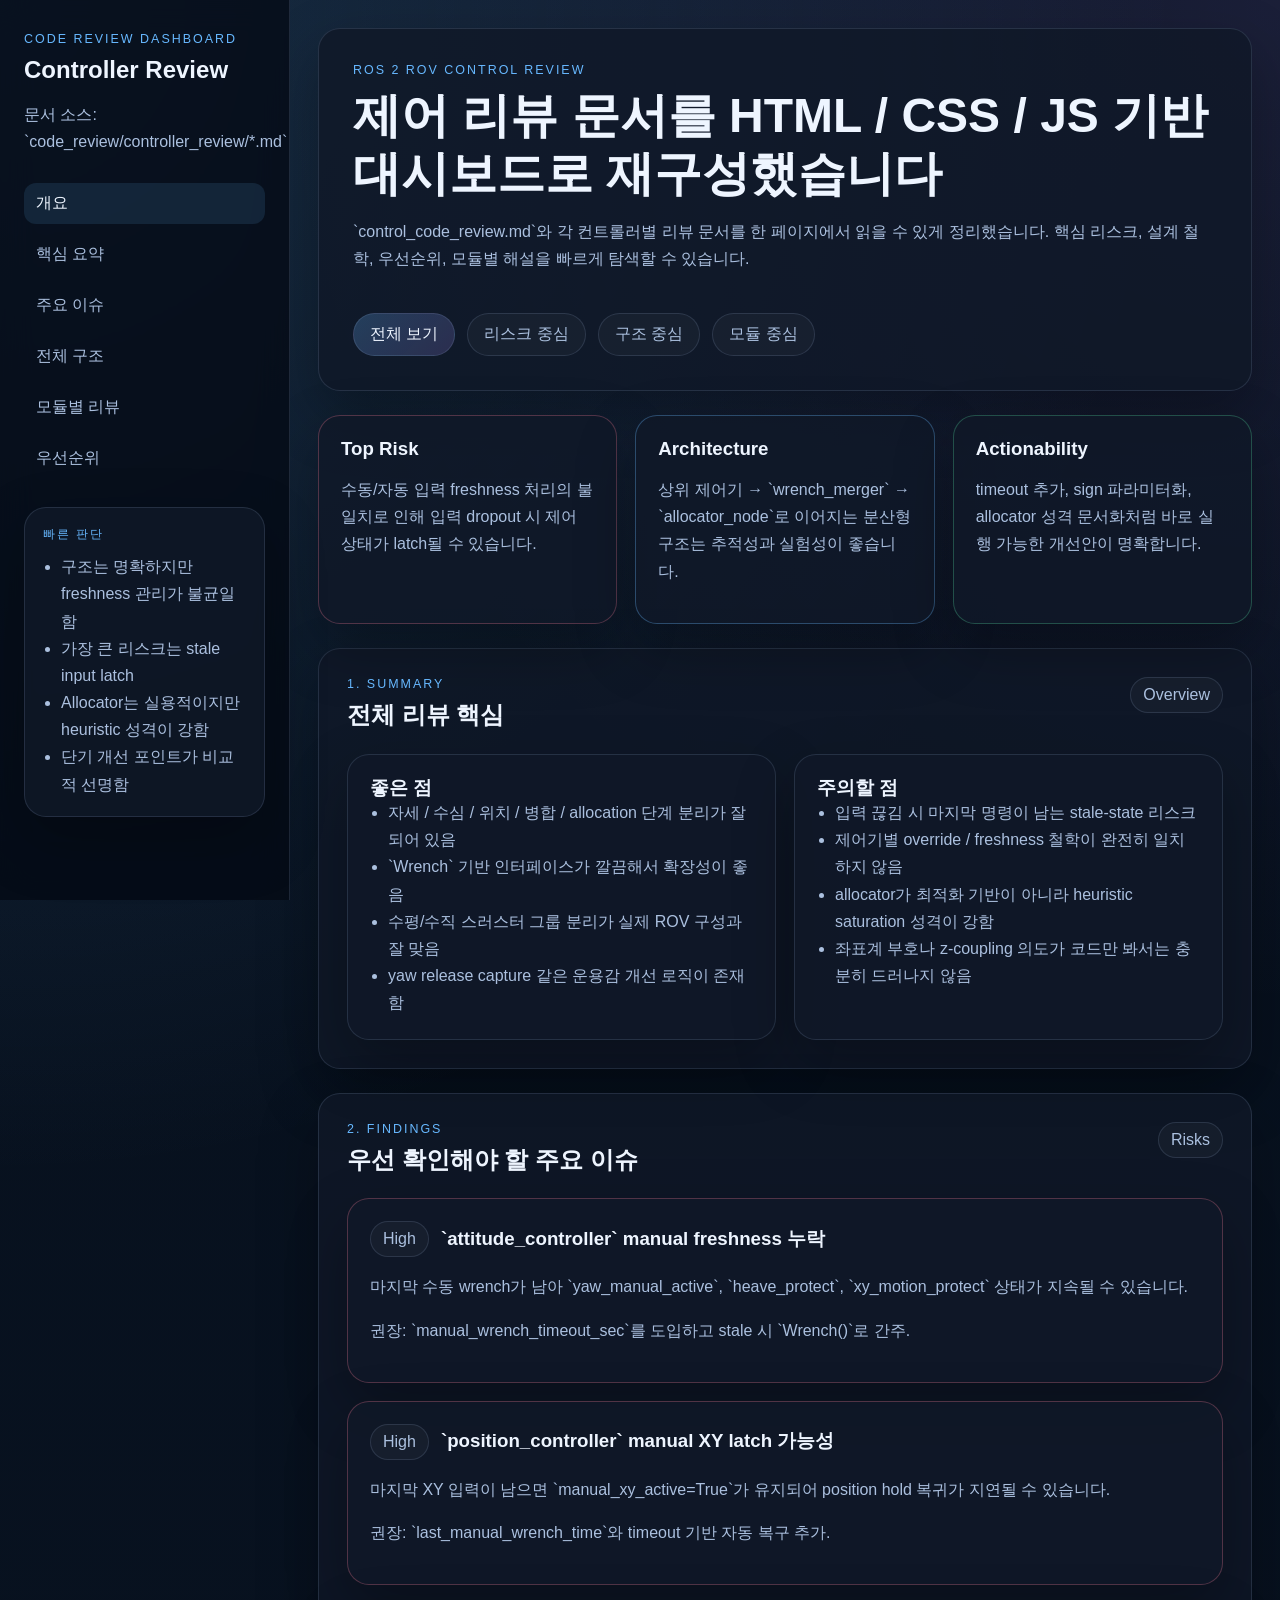
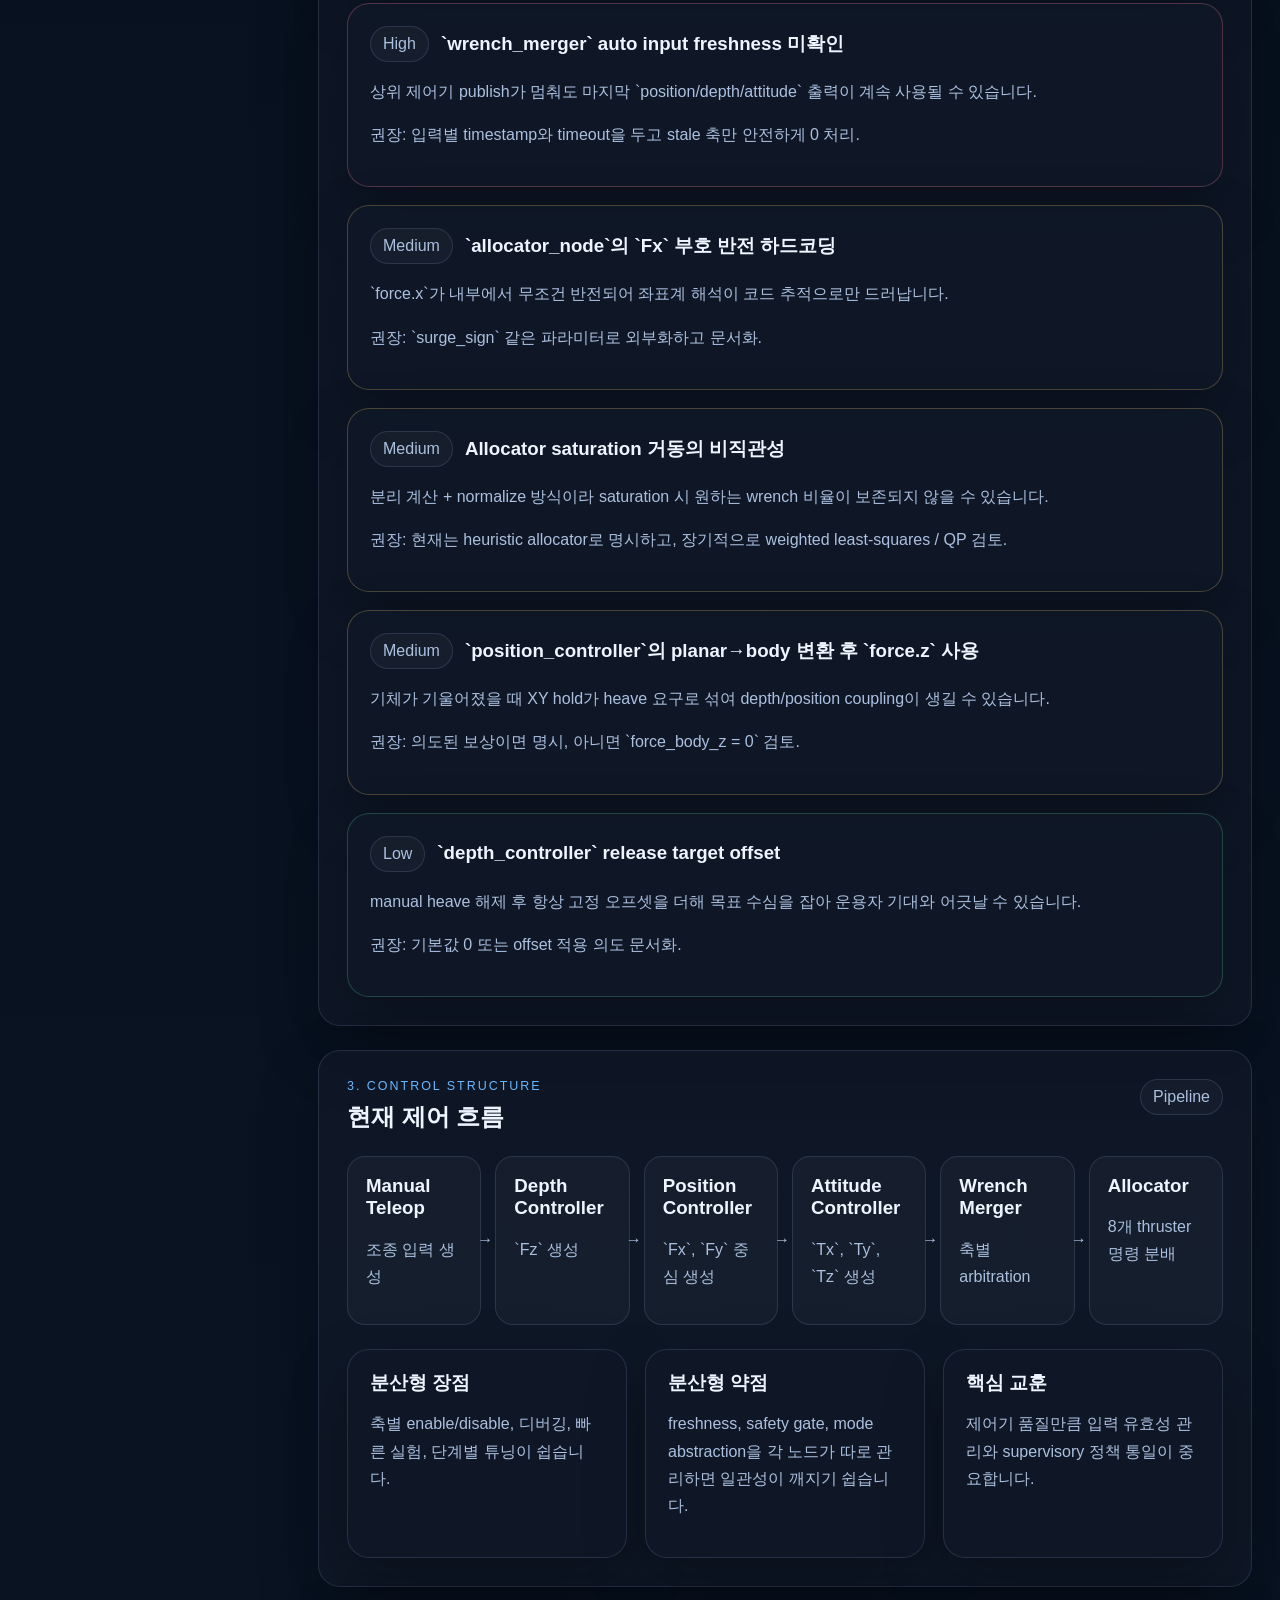
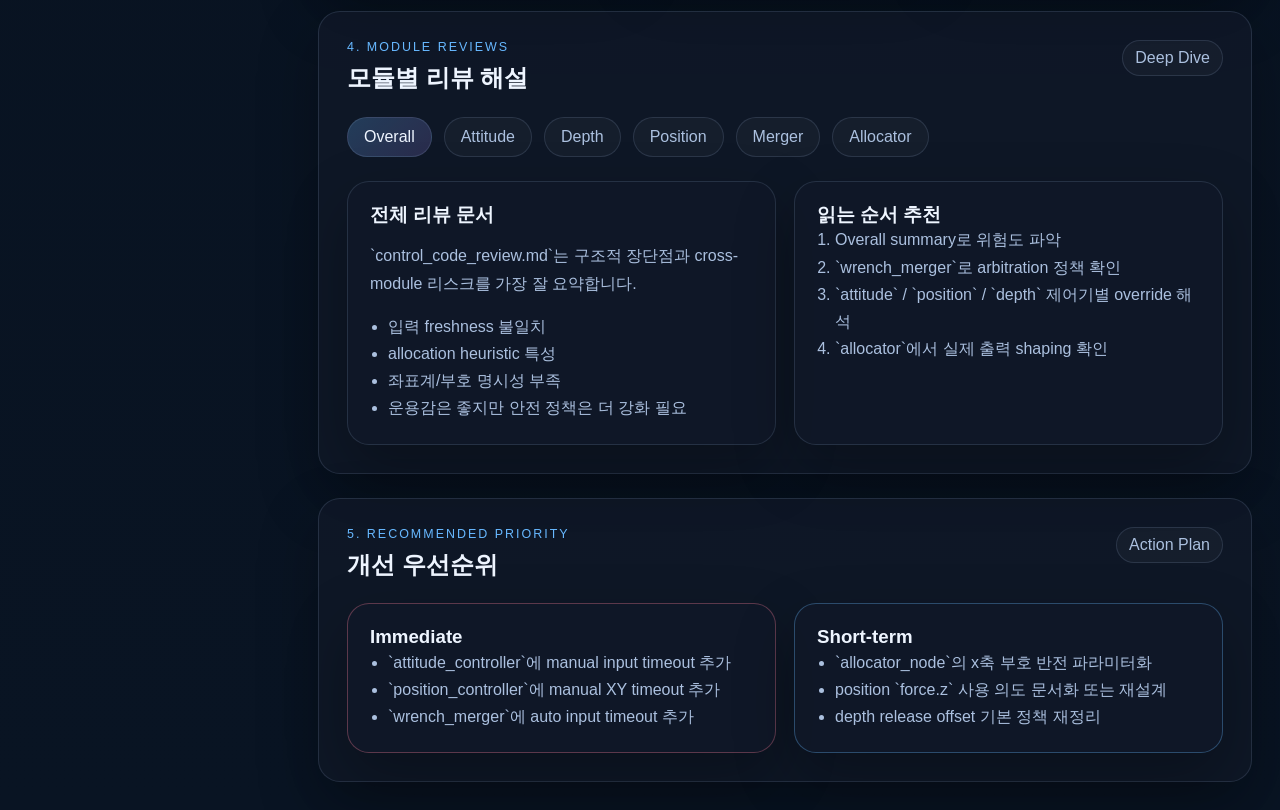
==== code_review/index.html @ 386d4aa9 "add code_review" ====
<!DOCTYPE html>
<html lang="ko">
<head>
  <meta charset="UTF-8" />
  <meta name="viewport" content="width=device-width, initial-scale=1.0" />
  <title>Controller Review Dashboard</title>
  <link rel="stylesheet" href="styles.css" />
</head>
<body>
  <div class="page-shell">
    <aside class="sidebar">
      <div class="brand">
        <p class="eyebrow">Code Review Dashboard</p>
        <h1>Controller Review</h1>
        <p class="meta">문서 소스: `code_review/controller_review/*.md`</p>
      </div>

      <nav class="toc">
        <a href="#overview">개요</a>
        <a href="#summary">핵심 요약</a>
        <a href="#findings">주요 이슈</a>
        <a href="#control-structure">전체 구조</a>
        <a href="#modules">모듈별 리뷰</a>
        <a href="#priority">우선순위</a>
      </nav>

      <div class="sidebar-card">
        <p class="sidebar-label">빠른 판단</p>
        <ul>
          <li>구조는 명확하지만 freshness 관리가 불균일함</li>
          <li>가장 큰 리스크는 stale input latch</li>
          <li>Allocator는 실용적이지만 heuristic 성격이 강함</li>
          <li>단기 개선 포인트가 비교적 선명함</li>
        </ul>
      </div>
    </aside>

    <main class="content">
      <section id="overview" class="hero">
        <div>
          <p class="eyebrow">ROS 2 ROV Control Review</p>
          <h2>제어 리뷰 문서를 HTML / CSS / JS 기반 대시보드로 재구성했습니다</h2>
          <p class="hero-text">
            `control_code_review.md`와 각 컨트롤러별 리뷰 문서를 한 페이지에서 읽을 수 있게 정리했습니다.
            핵심 리스크, 설계 철학, 우선순위, 모듈별 해설을 빠르게 탐색할 수 있습니다.
          </p>
        </div>
        <div class="hero-actions">
          <button class="chip-button is-active" data-filter="all">전체 보기</button>
          <button class="chip-button" data-filter="risk">리스크 중심</button>
          <button class="chip-button" data-filter="architecture">구조 중심</button>
          <button class="chip-button" data-filter="module">모듈 중심</button>
        </div>
      </section>

      <section class="card-grid" data-category="risk architecture">
        <article class="info-card accent-red">
          <h3>Top Risk</h3>
          <p>수동/자동 입력 freshness 처리의 불일치로 인해 입력 dropout 시 제어 상태가 latch될 수 있습니다.</p>
        </article>
        <article class="info-card accent-blue">
          <h3>Architecture</h3>
          <p>상위 제어기 → `wrench_merger` → `allocator_node`로 이어지는 분산형 구조는 추적성과 실험성이 좋습니다.</p>
        </article>
        <article class="info-card accent-green">
          <h3>Actionability</h3>
          <p>timeout 추가, sign 파라미터화, allocator 성격 문서화처럼 바로 실행 가능한 개선안이 명확합니다.</p>
        </article>
      </section>

      <section id="summary" class="panel" data-category="risk architecture">
        <div class="panel-heading">
          <div>
            <p class="section-kicker">1. Summary</p>
            <h2>전체 리뷰 핵심</h2>
          </div>
          <span class="badge">Overview</span>
        </div>

        <div class="two-column">
          <article class="subpanel">
            <h3>좋은 점</h3>
            <ul class="check-list">
              <li>자세 / 수심 / 위치 / 병합 / allocation 단계 분리가 잘 되어 있음</li>
              <li>`Wrench` 기반 인터페이스가 깔끔해서 확장성이 좋음</li>
              <li>수평/수직 스러스터 그룹 분리가 실제 ROV 구성과 잘 맞음</li>
              <li>yaw release capture 같은 운용감 개선 로직이 존재함</li>
            </ul>
          </article>

          <article class="subpanel">
            <h3>주의할 점</h3>
            <ul class="warning-list">
              <li>입력 끊김 시 마지막 명령이 남는 stale-state 리스크</li>
              <li>제어기별 override / freshness 철학이 완전히 일치하지 않음</li>
              <li>allocator가 최적화 기반이 아니라 heuristic saturation 성격이 강함</li>
              <li>좌표계 부호나 z-coupling 의도가 코드만 봐서는 충분히 드러나지 않음</li>
            </ul>
          </article>
        </div>
      </section>

      <section id="findings" class="panel" data-category="risk">
        <div class="panel-heading">
          <div>
            <p class="section-kicker">2. Findings</p>
            <h2>우선 확인해야 할 주요 이슈</h2>
          </div>
          <span class="badge">Risks</span>
        </div>

        <div class="stacked-cards">
          <article class="subpanel severity-high">
            <div class="label-row">
              <span class="tag">High</span>
              <h3>`attitude_controller` manual freshness 누락</h3>
            </div>
            <p>마지막 수동 wrench가 남아 `yaw_manual_active`, `heave_protect`, `xy_motion_protect` 상태가 지속될 수 있습니다.</p>
            <p class="note">권장: `manual_wrench_timeout_sec`를 도입하고 stale 시 `Wrench()`로 간주.</p>
          </article>

          <article class="subpanel severity-high">
            <div class="label-row">
              <span class="tag">High</span>
              <h3>`position_controller` manual XY latch 가능성</h3>
            </div>
            <p>마지막 XY 입력이 남으면 `manual_xy_active=True`가 유지되어 position hold 복귀가 지연될 수 있습니다.</p>
            <p class="note">권장: `last_manual_wrench_time`와 timeout 기반 자동 복구 추가.</p>
          </article>

          <article class="subpanel severity-high">
            <div class="label-row">
              <span class="tag">High</span>
              <h3>`wrench_merger` auto input freshness 미확인</h3>
            </div>
            <p>상위 제어기 publish가 멈춰도 마지막 `position/depth/attitude` 출력이 계속 사용될 수 있습니다.</p>
            <p class="note">권장: 입력별 timestamp와 timeout을 두고 stale 축만 안전하게 0 처리.</p>
          </article>

          <article class="subpanel severity-medium">
            <div class="label-row">
              <span class="tag">Medium</span>
              <h3>`allocator_node`의 `Fx` 부호 반전 하드코딩</h3>
            </div>
            <p>`force.x`가 내부에서 무조건 반전되어 좌표계 해석이 코드 추적으로만 드러납니다.</p>
            <p class="note">권장: `surge_sign` 같은 파라미터로 외부화하고 문서화.</p>
          </article>

          <article class="subpanel severity-medium">
            <div class="label-row">
              <span class="tag">Medium</span>
              <h3>Allocator saturation 거동의 비직관성</h3>
            </div>
            <p>분리 계산 + normalize 방식이라 saturation 시 원하는 wrench 비율이 보존되지 않을 수 있습니다.</p>
            <p class="note">권장: 현재는 heuristic allocator로 명시하고, 장기적으로 weighted least-squares / QP 검토.</p>
          </article>

          <article class="subpanel severity-medium">
            <div class="label-row">
              <span class="tag">Medium</span>
              <h3>`position_controller`의 planar→body 변환 후 `force.z` 사용</h3>
            </div>
            <p>기체가 기울어졌을 때 XY hold가 heave 요구로 섞여 depth/position coupling이 생길 수 있습니다.</p>
            <p class="note">권장: 의도된 보상이면 명시, 아니면 `force_body_z = 0` 검토.</p>
          </article>

          <article class="subpanel severity-low">
            <div class="label-row">
              <span class="tag">Low</span>
              <h3>`depth_controller` release target offset</h3>
            </div>
            <p>manual heave 해제 후 항상 고정 오프셋을 더해 목표 수심을 잡아 운용자 기대와 어긋날 수 있습니다.</p>
            <p class="note">권장: 기본값 0 또는 offset 적용 의도 문서화.</p>
          </article>
        </div>
      </section>

      <section id="control-structure" class="panel" data-category="architecture">
        <div class="panel-heading">
          <div>
            <p class="section-kicker">3. Control Structure</p>
            <h2>현재 제어 흐름</h2>
          </div>
          <span class="badge">Pipeline</span>
        </div>

        <div class="pipeline">
          <div class="pipeline-node">
            <h3>Manual Teleop</h3>
            <p>조종 입력 생성</p>
          </div>
          <div class="pipeline-node">
            <h3>Depth Controller</h3>
            <p>`Fz` 생성</p>
          </div>
          <div class="pipeline-node">
            <h3>Position Controller</h3>
            <p>`Fx`, `Fy` 중심 생성</p>
          </div>
          <div class="pipeline-node">
            <h3>Attitude Controller</h3>
            <p>`Tx`, `Ty`, `Tz` 생성</p>
          </div>
          <div class="pipeline-node">
            <h3>Wrench Merger</h3>
            <p>축별 arbitration</p>
          </div>
          <div class="pipeline-node">
            <h3>Allocator</h3>
            <p>8개 thruster 명령 분배</p>
          </div>
        </div>

        <div class="three-up">
          <article class="subpanel">
            <h3>분산형 장점</h3>
            <p>축별 enable/disable, 디버깅, 빠른 실험, 단계별 튜닝이 쉽습니다.</p>
          </article>
          <article class="subpanel">
            <h3>분산형 약점</h3>
            <p>freshness, safety gate, mode abstraction을 각 노드가 따로 관리하면 일관성이 깨지기 쉽습니다.</p>
          </article>
          <article class="subpanel">
            <h3>핵심 교훈</h3>
            <p>제어기 품질만큼 입력 유효성 관리와 supervisory 정책 통일이 중요합니다.</p>
          </article>
        </div>
      </section>

      <section id="modules" class="panel" data-category="module architecture">
        <div class="panel-heading">
          <div>
            <p class="section-kicker">4. Module Reviews</p>
            <h2>모듈별 리뷰 해설</h2>
          </div>
          <span class="badge">Deep Dive</span>
        </div>

        <div class="tabs" role="tablist" aria-label="모듈별 리뷰 탭">
          <button class="tab is-active" role="tab" data-tab-target="tab-overall">Overall</button>
          <button class="tab" role="tab" data-tab-target="tab-attitude">Attitude</button>
          <button class="tab" role="tab" data-tab-target="tab-depth">Depth</button>
          <button class="tab" role="tab" data-tab-target="tab-position">Position</button>
          <button class="tab" role="tab" data-tab-target="tab-merger">Merger</button>
          <button class="tab" role="tab" data-tab-target="tab-allocator">Allocator</button>
        </div>

        <div id="tab-overall" class="tab-panel is-active">
          <div class="two-column">
            <article class="subpanel">
              <h3>전체 리뷰 문서</h3>
              <p>`control_code_review.md`는 구조적 장단점과 cross-module 리스크를 가장 잘 요약합니다.</p>
              <ul>
                <li>입력 freshness 불일치</li>
                <li>allocation heuristic 특성</li>
                <li>좌표계/부호 명시성 부족</li>
                <li>운용감은 좋지만 안전 정책은 더 강화 필요</li>
              </ul>
            </article>
            <article class="subpanel">
              <h3>읽는 순서 추천</h3>
              <ol class="ordered-list">
                <li>Overall summary로 위험도 파악</li>
                <li>`wrench_merger`로 arbitration 정책 확인</li>
                <li>`attitude` / `position` / `depth` 제어기별 override 해석</li>
                <li>`allocator`에서 실제 출력 shaping 확인</li>
              </ol>
            </article>
          </div>
        </div>

        <div id="tab-attitude" class="tab-panel">
          <div class="two-column">
            <article class="subpanel">
              <h3>역할과 제어법칙</h3>
              <p>IMU quaternion 기반으로 `roll / pitch / yaw`를 계산하고, roll/pitch stabilizer + yaw heading hold에 가까운 구조로 동작합니다.</p>
              <ul>
                <li>roll/pitch: PID + rate damping</li>
                <li>yaw: heading error + yaw rate damping</li>
                <li>trim, large tilt disable, yaw hold 정책 포함</li>
              </ul>
            </article>
            <article class="subpanel">
              <h3>리뷰 포인트</h3>
              <p>수동 wrench freshness 미관리로 보호 로직이 의도보다 오래 남을 수 있습니다.</p>
              <p class="note">핵심 수정 포인트: manual timeout, stale state reset, yaw override 복귀 일관화.</p>
            </article>
          </div>
        </div>

        <div id="tab-depth" class="tab-panel">
          <div class="two-column">
            <article class="subpanel">
              <h3>역할과 제어법칙</h3>
              <p>수심 센서와 IMU를 이용해 `Fz`를 만드는 depth PID controller입니다.</p>
              <ul>
                <li>`target_depth - current_depth` 오차 기반 PID</li>
                <li>pilot depth-rate 해석 가능</li>
                <li>sensor offset compensation 포함</li>
                <li>slew-rate 제한과 upward limit 포함</li>
              </ul>
            </article>
            <article class="subpanel">
              <h3>리뷰 포인트</h3>
              <p>manual heave release 시 목표를 `current_depth + offset`으로 잡는 정책이 직관과 어긋날 수 있습니다.</p>
              <p class="note">핵심 수정 포인트: release offset 기본값 재검토, 의도 문서화.</p>
            </article>
          </div>
        </div>

        <div id="tab-position" class="tab-panel">
          <div class="two-column">
            <article class="subpanel">
              <h3>역할과 제어법칙</h3>
              <p>world frame에서 위치 오차를 계산한 뒤 body frame 힘으로 바꾸는 planar PD position hold 구조입니다.</p>
              <ul>
                <li>DVL position 또는 velocity integration 지원</li>
                <li>yaw motion-aware damping 추가</li>
                <li>manual release target capture 정책 포함</li>
              </ul>
            </article>
            <article class="subpanel">
              <h3>리뷰 포인트</h3>
              <p>manual XY stale latch 가능성과 transformed `force.z` 사용이 가장 눈에 띕니다.</p>
              <p class="note">핵심 수정 포인트: manual timeout, hold 복귀 로직, z-coupling 설계 의도 명확화.</p>
            </article>
          </div>
        </div>

        <div id="tab-merger" class="tab-panel">
          <div class="two-column">
            <article class="subpanel">
              <h3>역할과 병합 정책</h3>
              <p>수동 입력과 각 자동 제어기 출력을 축별 규칙으로 합치는 supervisory mixer입니다.</p>
              <ul>
                <li>`Fx/Fy`: manual override 아니면 position 사용</li>
                <li>`Fz`: depth state와 manual heave를 함께 고려</li>
                <li>`Tx/Ty`: attitude 유지 우선</li>
                <li>`Tz`: manual yaw override 아니면 yaw hold</li>
              </ul>
            </article>
            <article class="subpanel">
              <h3>리뷰 포인트</h3>
              <p>manual 입력 timeout은 있지만 auto input freshness가 없어 장애 전파가 조용히 남을 수 있습니다.</p>
              <p class="note">핵심 수정 포인트: 입력별 timestamp/timeout, stale source별 안전 처리.</p>
            </article>
          </div>
        </div>

        <div id="tab-allocator" class="tab-panel">
          <div class="two-column">
            <article class="subpanel">
              <h3>역할과 구조</h3>
              <p>`Wrench(Fx, Fy, Fz, Tx, Ty, Tz)`를 8개 스러스터 명령으로 바꾸는 `control allocation + actuator shaping` 노드입니다.</p>
              <ul>
                <li>1~4번 수평 그룹: `Fx`, `Fy`, `Tz`</li>
                <li>5~8번 수직 그룹: `Fz`, `Tx`, `Ty`</li>
                <li>pseudo-inverse 기반 분리 계산</li>
                <li>priority / gain / normalization 포함</li>
              </ul>
            </article>
            <article class="subpanel">
              <h3>리뷰 포인트</h3>
              <p>하드코딩된 x축 부호와 heuristic saturation이 핵심 해석 포인트입니다.</p>
              <p class="note">핵심 수정 포인트: sign 파라미터화, allocator 철학 문서화, 장기적 고도화 방향 제시.</p>
            </article>
          </div>
        </div>
      </section>

      <section id="priority" class="panel" data-category="risk module">
        <div class="panel-heading">
          <div>
            <p class="section-kicker">5. Recommended Priority</p>
            <h2>개선 우선순위</h2>
          </div>
          <span class="badge">Action Plan</span>
        </div>

        <div class="two-column">
          <article class="subpanel accent-border-red">
            <h3>Immediate</h3>
            <ul class="warning-list">
              <li>`attitude_controller`에 manual input timeout 추가</li>
              <li>`position_controller`에 manual XY timeout 추가</li>
              <li>`wrench_merger`에 auto input timeout 추가</li>
            </ul>
          </article>
          <article class="subpanel accent-border-blue">
            <h3>Short-term</h3>
            <ul class="check-list">
              <li>`allocator_node`의 x축 부호 반전 파라미터화</li>
              <li>position `force.z` 사용 의도 문서화 또는 재설계</li>
              <li>depth release offset 기본 정책 재정리</li>
            </ul>
          </article>
        </div>
      </section>
    </main>
  </div>

  <script src="script.js"></script>
</body>
</html>
---- code_review/styles.css ----
:root {
  --bg: #08111f;
  --bg-soft: #0f1b2d;
  --panel: rgba(16, 24, 40, 0.84);
  --panel-strong: #13233e;
  --line: rgba(156, 178, 216, 0.16);
  --text: #eef5ff;
  --muted: #abc0df;
  --blue: #67b8ff;
  --green: #57e3a3;
  --red: #ff7d98;
  --gold: #ffd76a;
  --purple: #aa8cff;
  --shadow: 0 24px 60px rgba(0, 0, 0, 0.28);
  --radius: 22px;
}

* {
  box-sizing: border-box;
}

html {
  scroll-behavior: smooth;
}

body {
  margin: 0;
  font-family: "Inter", "Pretendard", "Noto Sans KR", sans-serif;
  background:
    radial-gradient(circle at top left, rgba(103, 184, 255, 0.18), transparent 28%),
    radial-gradient(circle at top right, rgba(170, 140, 255, 0.12), transparent 24%),
    linear-gradient(180deg, #07101d 0%, #091423 100%);
  color: var(--text);
}

a {
  color: inherit;
}

code {
  padding: 0.12rem 0.35rem;
  border-radius: 8px;
  background: rgba(255, 255, 255, 0.06);
  font-family: "JetBrains Mono", "Fira Code", monospace;
  font-size: 0.92em;
}

.page-shell {
  display: grid;
  grid-template-columns: 290px 1fr;
  min-height: 100vh;
}

.sidebar {
  position: sticky;
  top: 0;
  align-self: start;
  height: 100vh;
  padding: 32px 24px;
  border-right: 1px solid var(--line);
  background: rgba(4, 10, 20, 0.76);
  backdrop-filter: blur(16px);
}

.brand h1,
.hero h2,
.panel h2,
.subpanel h3,
.info-card h3,
.pipeline-node h3 {
  margin: 0;
  line-height: 1.2;
}

.eyebrow,
.section-kicker,
.sidebar-label {
  margin: 0 0 10px;
  color: var(--blue);
  font-size: 0.78rem;
  letter-spacing: 0.16em;
  text-transform: uppercase;
}

.meta,
.hero-text,
.subpanel p,
.info-card p,
.note,
.pipeline-node p,
.pipeline-node small {
  color: var(--muted);
  line-height: 1.7;
}

.toc {
  display: grid;
  gap: 10px;
  margin: 28px 0;
}

.toc a {
  padding: 10px 12px;
  color: var(--muted);
  text-decoration: none;
  border-radius: 12px;
  transition: 0.2s ease;
}

.toc a:hover,
.toc a.is-active {
  color: var(--text);
  background: rgba(103, 184, 255, 0.12);
}

.sidebar-card,
.panel,
.hero,
.info-card,
.subpanel {
  background: var(--panel);
  border: 1px solid var(--line);
  border-radius: var(--radius);
  box-shadow: var(--shadow);
}

.sidebar-card {
  padding: 18px;
}

.sidebar-card ul,
.check-list,
.warning-list,
.subpanel ul,
.ordered-list {
  margin: 0;
  padding-left: 18px;
  color: var(--muted);
  line-height: 1.7;
}

.content {
  padding: 28px;
}

.hero {
  padding: 34px;
  display: grid;
  gap: 24px;
}

.hero h2 {
  font-size: clamp(2rem, 4vw, 3rem);
  max-width: 960px;
}

.hero-actions,
.tabs {
  display: flex;
  gap: 12px;
  flex-wrap: wrap;
}

.chip-button,
.tab,
.badge,
.tag {
  border: 1px solid var(--line);
  border-radius: 999px;
  background: rgba(255, 255, 255, 0.03);
  color: var(--muted);
}

.chip-button,
.tab {
  cursor: pointer;
  padding: 10px 16px;
  font: inherit;
  transition: 0.2s ease;
}

.chip-button:hover,
.tab:hover {
  color: var(--text);
}

.chip-button.is-active,
.tab.is-active {
  background: linear-gradient(135deg, rgba(103, 184, 255, 0.24), rgba(170, 140, 255, 0.18));
  color: var(--text);
}

.card-grid,
.three-up,
.two-column,
.stacked-cards {
  display: grid;
  gap: 18px;
  margin-top: 24px;
}

.card-grid {
  grid-template-columns: repeat(3, minmax(0, 1fr));
}

.two-column {
  grid-template-columns: repeat(2, minmax(0, 1fr));
}

.three-up {
  grid-template-columns: repeat(3, minmax(0, 1fr));
}

.info-card,
.subpanel {
  padding: 22px;
}

.accent-red {
  border-color: rgba(255, 125, 152, 0.28);
}

.accent-blue {
  border-color: rgba(103, 184, 255, 0.32);
}

.accent-green {
  border-color: rgba(87, 227, 163, 0.28);
}

.accent-border-red {
  border-color: rgba(255, 125, 152, 0.32);
}

.accent-border-blue {
  border-color: rgba(103, 184, 255, 0.32);
}

.panel {
  margin-top: 24px;
  padding: 28px;
}

.panel-heading {
  display: flex;
  justify-content: space-between;
  gap: 16px;
  align-items: start;
  margin-bottom: 24px;
}

.badge,
.tag {
  padding: 8px 12px;
  white-space: nowrap;
}

.label-row {
  display: flex;
  gap: 12px;
  align-items: center;
  margin-bottom: 8px;
}

.severity-high {
  border-color: rgba(255, 125, 152, 0.28);
}

.severity-medium {
  border-color: rgba(255, 215, 106, 0.24);
}

.severity-low {
  border-color: rgba(87, 227, 163, 0.24);
}

.pipeline {
  display: grid;
  grid-template-columns: repeat(6, minmax(0, 1fr));
  gap: 14px;
}

.pipeline-node {
  position: relative;
  padding: 18px;
  background: rgba(255, 255, 255, 0.03);
  border: 1px solid var(--line);
  border-radius: 18px;
}

.pipeline-node::after {
  content: "→";
  position: absolute;
  right: -13px;
  top: 50%;
  transform: translateY(-50%);
  color: var(--muted);
}

.pipeline-node:last-child::after {
  display: none;
}

.tab-panel {
  display: none;
  margin-top: 24px;
}

.tab-panel.is-active {
  display: block;
}

[data-hidden="true"] {
  display: none !important;
}

@media (max-width: 1200px) {
  .page-shell {
    grid-template-columns: 1fr;
  }

  .sidebar {
    position: relative;
    height: auto;
    border-right: 0;
    border-bottom: 1px solid var(--line);
  }

  .pipeline {
    grid-template-columns: repeat(3, minmax(0, 1fr));
  }
}

@media (max-width: 900px) {
  .card-grid,
  .two-column,
  .three-up,
  .pipeline {
    grid-template-columns: 1fr;
  }

  .content {
    padding: 20px;
  }

  .hero,
  .panel {
    padding: 22px;
  }

  .pipeline-node::after {
    display: none;
  }
}
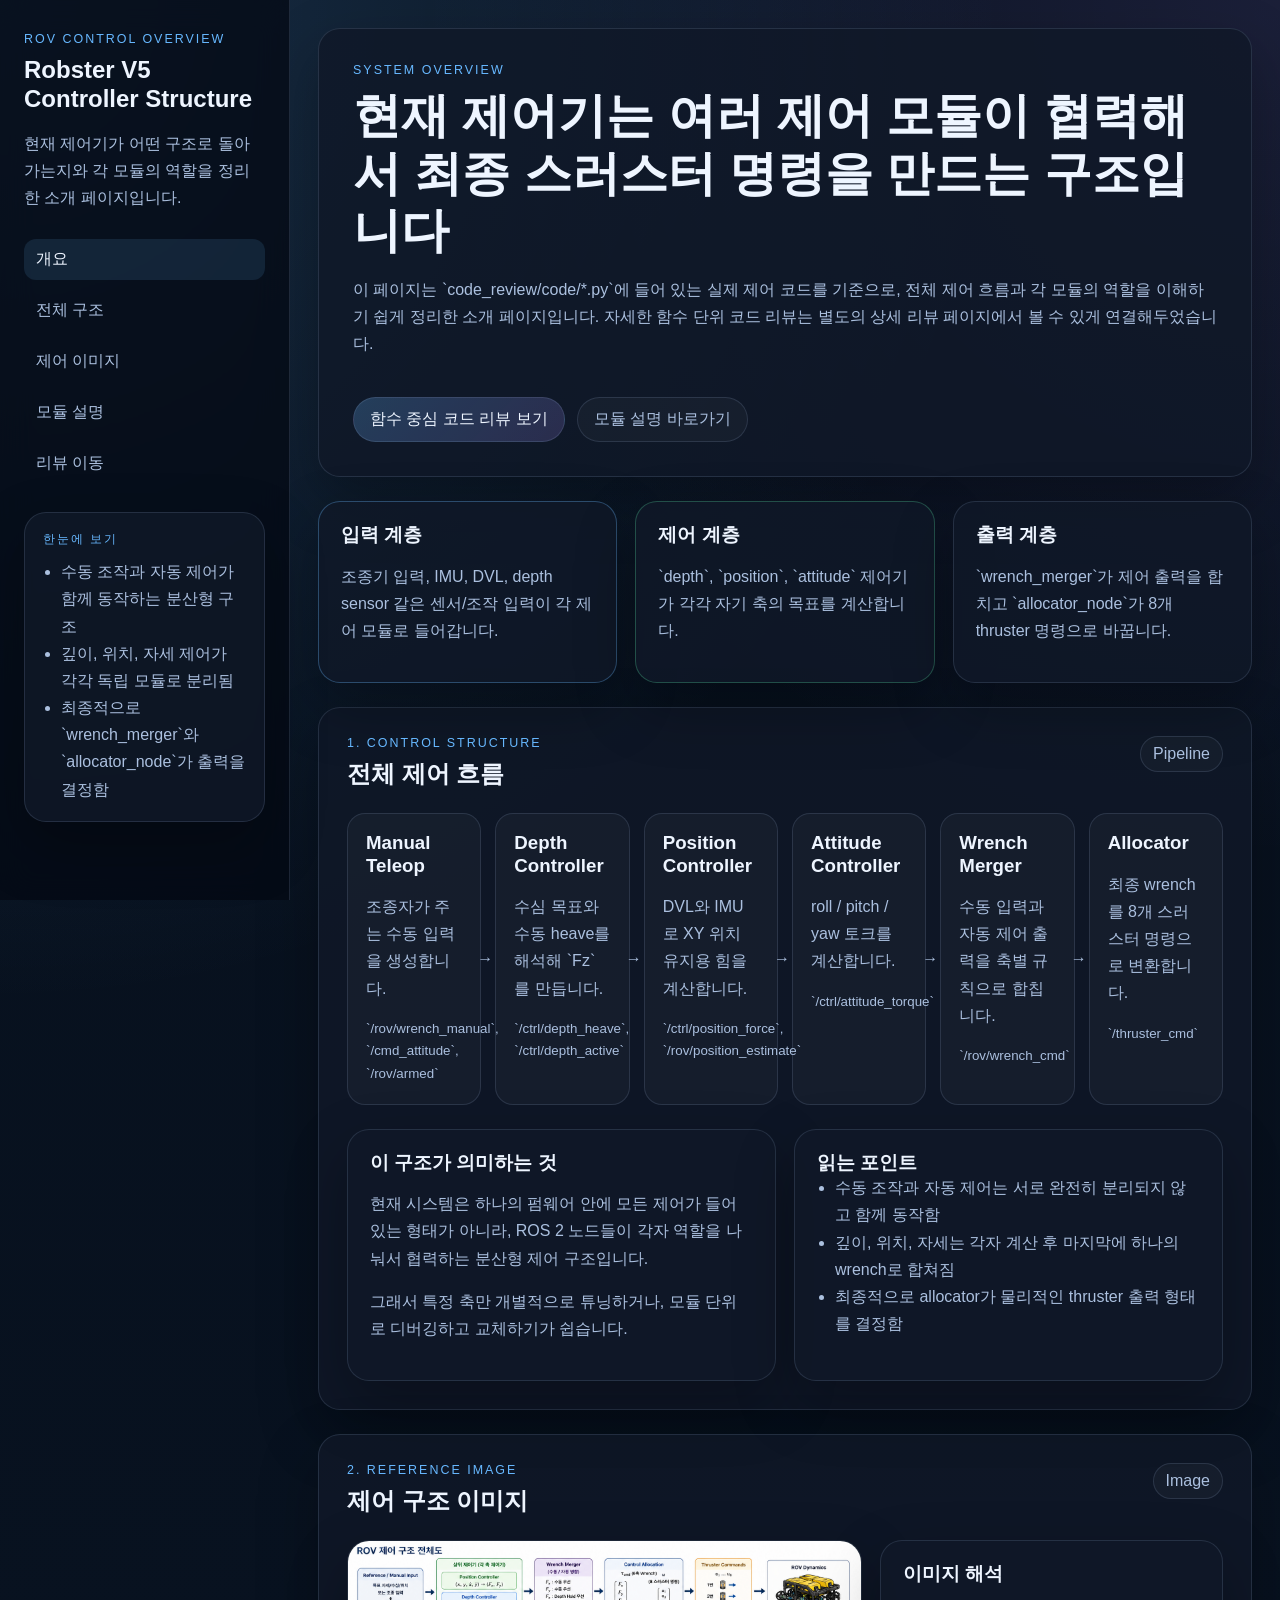
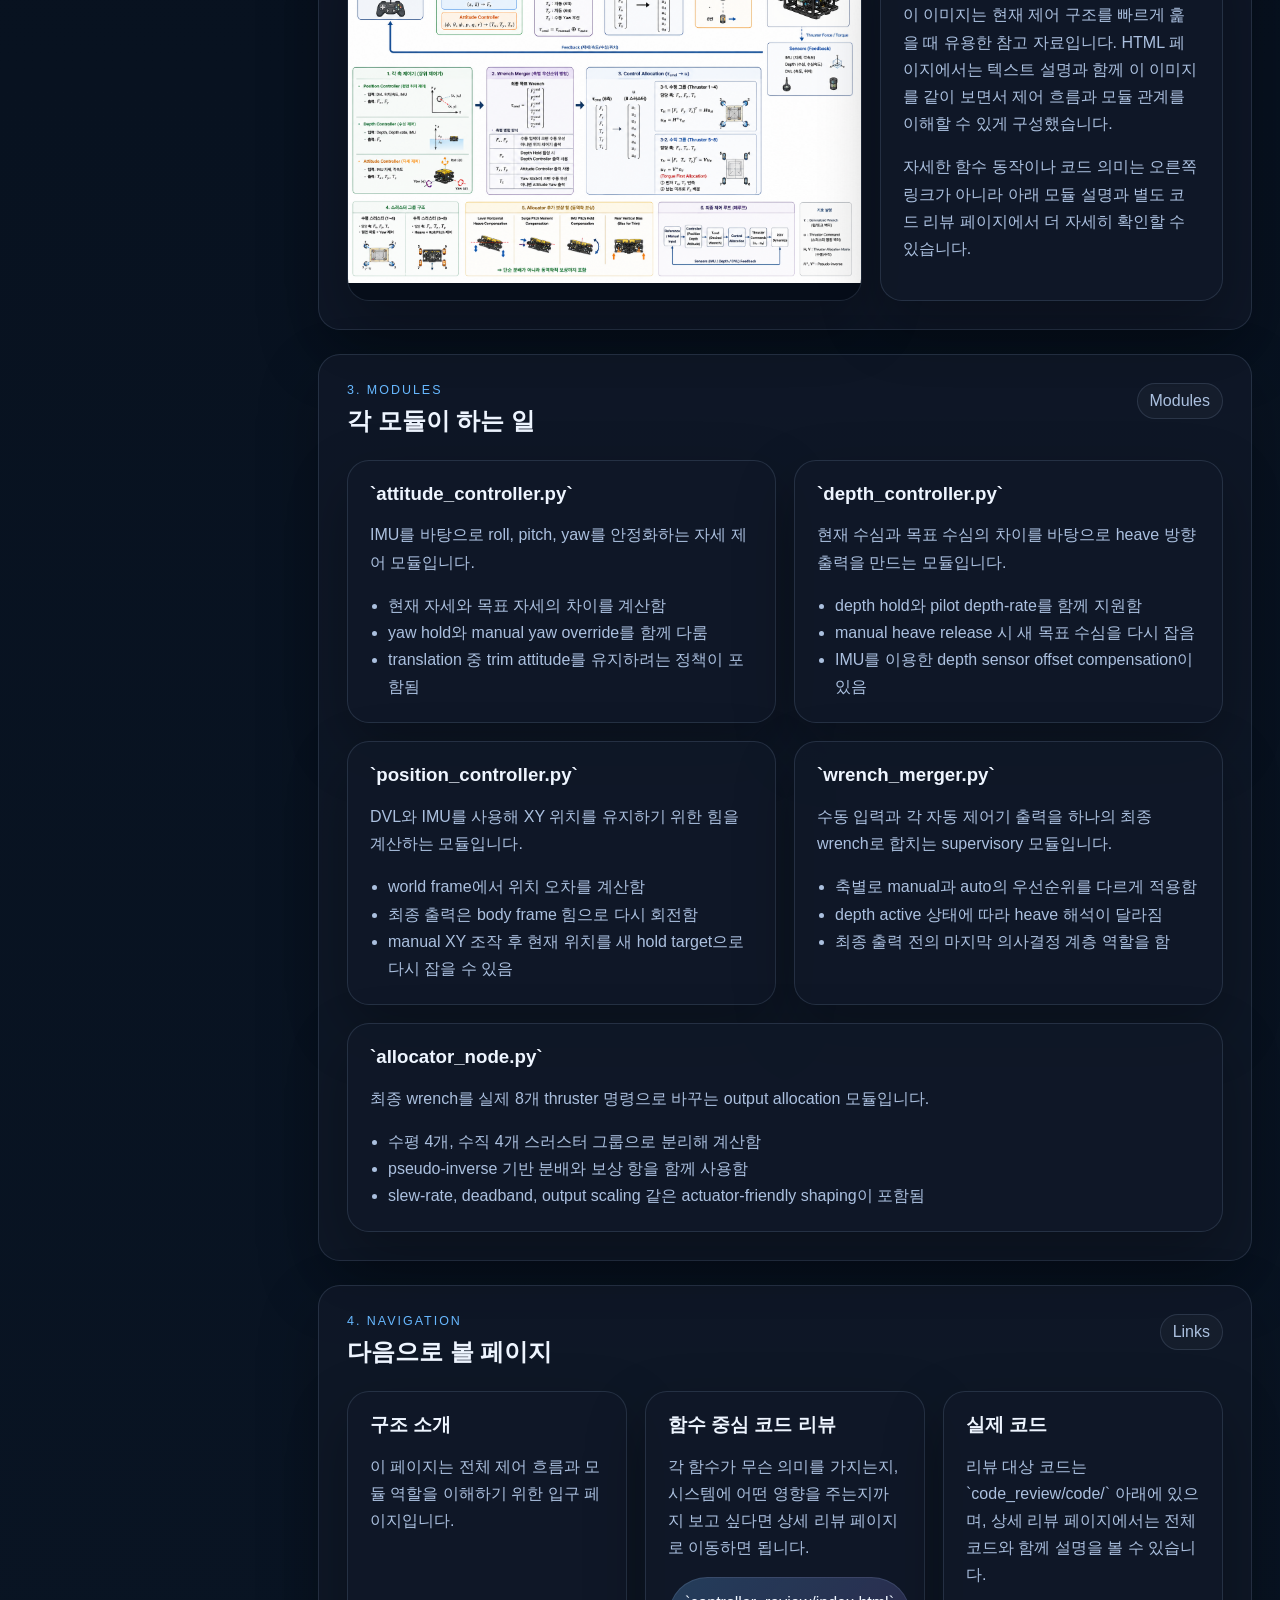
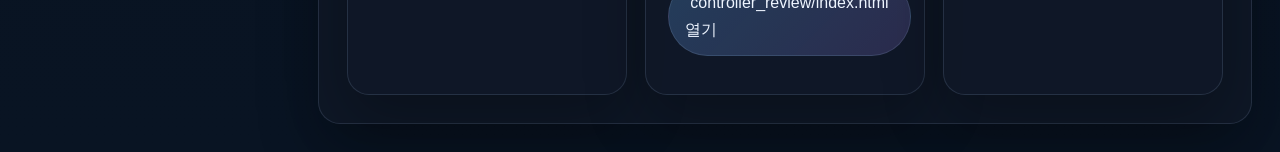
==== commit 53474fd2: "update" ====
--- a/code_review/index.html
+++ b/code_review/index.html
@@ -3,34 +3,32 @@
 <head>
   <meta charset="UTF-8" />
   <meta name="viewport" content="width=device-width, initial-scale=1.0" />
-  <title>Controller Review Dashboard</title>
+  <title>ROV Control Overview</title>
   <link rel="stylesheet" href="styles.css" />
 </head>
 <body>
   <div class="page-shell">
     <aside class="sidebar">
       <div class="brand">
-        <p class="eyebrow">Code Review Dashboard</p>
-        <h1>Controller Review</h1>
-        <p class="meta">문서 소스: `code_review/controller_review/*.md`</p>
+        <p class="eyebrow">ROV Control Overview</p>
+        <h1>Robster V5<br />Controller Structure</h1>
+        <p class="meta">현재 제어기가 어떤 구조로 돌아가는지와 각 모듈의 역할을 정리한 소개 페이지입니다.</p>
       </div>
 
       <nav class="toc">
         <a href="#overview">개요</a>
-        <a href="#summary">핵심 요약</a>
-        <a href="#findings">주요 이슈</a>
-        <a href="#control-structure">전체 구조</a>
-        <a href="#modules">모듈별 리뷰</a>
-        <a href="#priority">우선순위</a>
+        <a href="#structure">전체 구조</a>
+        <a href="#image">제어 이미지</a>
+        <a href="#modules">모듈 설명</a>
+        <a href="#navigation">리뷰 이동</a>
       </nav>
 
       <div class="sidebar-card">
-        <p class="sidebar-label">빠른 판단</p>
+        <p class="sidebar-label">한눈에 보기</p>
         <ul>
-          <li>구조는 명확하지만 freshness 관리가 불균일함</li>
-          <li>가장 큰 리스크는 stale input latch</li>
-          <li>Allocator는 실용적이지만 heuristic 성격이 강함</li>
-          <li>단기 개선 포인트가 비교적 선명함</li>
+          <li>수동 조작과 자동 제어가 함께 동작하는 분산형 구조</li>
+          <li>깊이, 위치, 자세 제어가 각각 독립 모듈로 분리됨</li>
+          <li>최종적으로 `wrench_merger`와 `allocator_node`가 출력을 결정함</li>
         </ul>
       </div>
     </aside>
@@ -38,361 +36,213 @@
     <main class="content">
       <section id="overview" class="hero">
         <div>
-          <p class="eyebrow">ROS 2 ROV Control Review</p>
-          <h2>제어 리뷰 문서를 HTML / CSS / JS 기반 대시보드로 재구성했습니다</h2>
+          <p class="eyebrow">System Overview</p>
+          <h2>현재 제어기는 여러 제어 모듈이 협력해서 최종 스러스터 명령을 만드는 구조입니다</h2>
           <p class="hero-text">
-            `control_code_review.md`와 각 컨트롤러별 리뷰 문서를 한 페이지에서 읽을 수 있게 정리했습니다.
-            핵심 리스크, 설계 철학, 우선순위, 모듈별 해설을 빠르게 탐색할 수 있습니다.
+            이 페이지는 `code_review/code/*.py`에 들어 있는 실제 제어 코드를 기준으로,
+            전체 제어 흐름과 각 모듈의 역할을 이해하기 쉽게 정리한 소개 페이지입니다.
+            자세한 함수 단위 코드 리뷰는 별도의 상세 리뷰 페이지에서 볼 수 있게 연결해두었습니다.
           </p>
         </div>
-        <div class="hero-actions">
-          <button class="chip-button is-active" data-filter="all">전체 보기</button>
-          <button class="chip-button" data-filter="risk">리스크 중심</button>
-          <button class="chip-button" data-filter="architecture">구조 중심</button>
-          <button class="chip-button" data-filter="module">모듈 중심</button>
-        </div>
-      </section>
-
-      <section class="card-grid" data-category="risk architecture">
-        <article class="info-card accent-red">
-          <h3>Top Risk</h3>
-          <p>수동/자동 입력 freshness 처리의 불일치로 인해 입력 dropout 시 제어 상태가 latch될 수 있습니다.</p>
-        </article>
+
+        <div class="hero-link-row">
+          <a class="action-link primary-link" href="controller_review/index.html">함수 중심 코드 리뷰 보기</a>
+          <a class="action-link secondary-link" href="#modules">모듈 설명 바로가기</a>
+        </div>
+      </section>
+
+      <section class="card-grid" data-category="architecture">
         <article class="info-card accent-blue">
-          <h3>Architecture</h3>
-          <p>상위 제어기 → `wrench_merger` → `allocator_node`로 이어지는 분산형 구조는 추적성과 실험성이 좋습니다.</p>
+          <h3>입력 계층</h3>
+          <p>조종기 입력, IMU, DVL, depth sensor 같은 센서/조작 입력이 각 제어 모듈로 들어갑니다.</p>
         </article>
         <article class="info-card accent-green">
-          <h3>Actionability</h3>
-          <p>timeout 추가, sign 파라미터화, allocator 성격 문서화처럼 바로 실행 가능한 개선안이 명확합니다.</p>
+          <h3>제어 계층</h3>
+          <p>`depth`, `position`, `attitude` 제어기가 각각 자기 축의 목표를 계산합니다.</p>
         </article>
-      </section>
-
-      <section id="summary" class="panel" data-category="risk architecture">
-        <div class="panel-heading">
-          <div>
-            <p class="section-kicker">1. Summary</p>
-            <h2>전체 리뷰 핵심</h2>
-          </div>
-          <span class="badge">Overview</span>
+        <article class="info-card accent-purple">
+          <h3>출력 계층</h3>
+          <p>`wrench_merger`가 제어 출력을 합치고 `allocator_node`가 8개 thruster 명령으로 바꿉니다.</p>
+        </article>
+      </section>
+
+      <section id="structure" class="panel">
+        <div class="panel-heading">
+          <div>
+            <p class="section-kicker">1. Control Structure</p>
+            <h2>전체 제어 흐름</h2>
+          </div>
+          <span class="badge">Pipeline</span>
+        </div>
+
+        <div class="pipeline">
+          <div class="pipeline-node">
+            <h3>Manual Teleop</h3>
+            <p>조종자가 주는 수동 입력을 생성합니다.</p>
+            <small>`/rov/wrench_manual`, `/cmd_attitude`, `/rov/armed`</small>
+          </div>
+          <div class="pipeline-node">
+            <h3>Depth Controller</h3>
+            <p>수심 목표와 수동 heave를 해석해 `Fz`를 만듭니다.</p>
+            <small>`/ctrl/depth_heave`, `/ctrl/depth_active`</small>
+          </div>
+          <div class="pipeline-node">
+            <h3>Position Controller</h3>
+            <p>DVL와 IMU로 XY 위치 유지용 힘을 계산합니다.</p>
+            <small>`/ctrl/position_force`, `/rov/position_estimate`</small>
+          </div>
+          <div class="pipeline-node">
+            <h3>Attitude Controller</h3>
+            <p>roll / pitch / yaw 토크를 계산합니다.</p>
+            <small>`/ctrl/attitude_torque`</small>
+          </div>
+          <div class="pipeline-node">
+            <h3>Wrench Merger</h3>
+            <p>수동 입력과 자동 제어 출력을 축별 규칙으로 합칩니다.</p>
+            <small>`/rov/wrench_cmd`</small>
+          </div>
+          <div class="pipeline-node">
+            <h3>Allocator</h3>
+            <p>최종 wrench를 8개 스러스터 명령으로 변환합니다.</p>
+            <small>`/thruster_cmd`</small>
+          </div>
         </div>
 
         <div class="two-column">
           <article class="subpanel">
-            <h3>좋은 점</h3>
-            <ul class="check-list">
-              <li>자세 / 수심 / 위치 / 병합 / allocation 단계 분리가 잘 되어 있음</li>
-              <li>`Wrench` 기반 인터페이스가 깔끔해서 확장성이 좋음</li>
-              <li>수평/수직 스러스터 그룹 분리가 실제 ROV 구성과 잘 맞음</li>
-              <li>yaw release capture 같은 운용감 개선 로직이 존재함</li>
-            </ul>
-          </article>
-
-          <article class="subpanel">
-            <h3>주의할 점</h3>
-            <ul class="warning-list">
-              <li>입력 끊김 시 마지막 명령이 남는 stale-state 리스크</li>
-              <li>제어기별 override / freshness 철학이 완전히 일치하지 않음</li>
-              <li>allocator가 최적화 기반이 아니라 heuristic saturation 성격이 강함</li>
-              <li>좌표계 부호나 z-coupling 의도가 코드만 봐서는 충분히 드러나지 않음</li>
-            </ul>
-          </article>
-        </div>
-      </section>
-
-      <section id="findings" class="panel" data-category="risk">
-        <div class="panel-heading">
-          <div>
-            <p class="section-kicker">2. Findings</p>
-            <h2>우선 확인해야 할 주요 이슈</h2>
-          </div>
-          <span class="badge">Risks</span>
-        </div>
-
-        <div class="stacked-cards">
-          <article class="subpanel severity-high">
-            <div class="label-row">
-              <span class="tag">High</span>
-              <h3>`attitude_controller` manual freshness 누락</h3>
-            </div>
-            <p>마지막 수동 wrench가 남아 `yaw_manual_active`, `heave_protect`, `xy_motion_protect` 상태가 지속될 수 있습니다.</p>
-            <p class="note">권장: `manual_wrench_timeout_sec`를 도입하고 stale 시 `Wrench()`로 간주.</p>
-          </article>
-
-          <article class="subpanel severity-high">
-            <div class="label-row">
-              <span class="tag">High</span>
-              <h3>`position_controller` manual XY latch 가능성</h3>
-            </div>
-            <p>마지막 XY 입력이 남으면 `manual_xy_active=True`가 유지되어 position hold 복귀가 지연될 수 있습니다.</p>
-            <p class="note">권장: `last_manual_wrench_time`와 timeout 기반 자동 복구 추가.</p>
-          </article>
-
-          <article class="subpanel severity-high">
-            <div class="label-row">
-              <span class="tag">High</span>
-              <h3>`wrench_merger` auto input freshness 미확인</h3>
-            </div>
-            <p>상위 제어기 publish가 멈춰도 마지막 `position/depth/attitude` 출력이 계속 사용될 수 있습니다.</p>
-            <p class="note">권장: 입력별 timestamp와 timeout을 두고 stale 축만 안전하게 0 처리.</p>
-          </article>
-
-          <article class="subpanel severity-medium">
-            <div class="label-row">
-              <span class="tag">Medium</span>
-              <h3>`allocator_node`의 `Fx` 부호 반전 하드코딩</h3>
-            </div>
-            <p>`force.x`가 내부에서 무조건 반전되어 좌표계 해석이 코드 추적으로만 드러납니다.</p>
-            <p class="note">권장: `surge_sign` 같은 파라미터로 외부화하고 문서화.</p>
-          </article>
-
-          <article class="subpanel severity-medium">
-            <div class="label-row">
-              <span class="tag">Medium</span>
-              <h3>Allocator saturation 거동의 비직관성</h3>
-            </div>
-            <p>분리 계산 + normalize 방식이라 saturation 시 원하는 wrench 비율이 보존되지 않을 수 있습니다.</p>
-            <p class="note">권장: 현재는 heuristic allocator로 명시하고, 장기적으로 weighted least-squares / QP 검토.</p>
-          </article>
-
-          <article class="subpanel severity-medium">
-            <div class="label-row">
-              <span class="tag">Medium</span>
-              <h3>`position_controller`의 planar→body 변환 후 `force.z` 사용</h3>
-            </div>
-            <p>기체가 기울어졌을 때 XY hold가 heave 요구로 섞여 depth/position coupling이 생길 수 있습니다.</p>
-            <p class="note">권장: 의도된 보상이면 명시, 아니면 `force_body_z = 0` 검토.</p>
-          </article>
-
-          <article class="subpanel severity-low">
-            <div class="label-row">
-              <span class="tag">Low</span>
-              <h3>`depth_controller` release target offset</h3>
-            </div>
-            <p>manual heave 해제 후 항상 고정 오프셋을 더해 목표 수심을 잡아 운용자 기대와 어긋날 수 있습니다.</p>
-            <p class="note">권장: 기본값 0 또는 offset 적용 의도 문서화.</p>
-          </article>
-        </div>
-      </section>
-
-      <section id="control-structure" class="panel" data-category="architecture">
-        <div class="panel-heading">
-          <div>
-            <p class="section-kicker">3. Control Structure</p>
-            <h2>현재 제어 흐름</h2>
-          </div>
-          <span class="badge">Pipeline</span>
-        </div>
-
-        <div class="pipeline">
-          <div class="pipeline-node">
-            <h3>Manual Teleop</h3>
-            <p>조종 입력 생성</p>
-          </div>
-          <div class="pipeline-node">
-            <h3>Depth Controller</h3>
-            <p>`Fz` 생성</p>
-          </div>
-          <div class="pipeline-node">
-            <h3>Position Controller</h3>
-            <p>`Fx`, `Fy` 중심 생성</p>
-          </div>
-          <div class="pipeline-node">
-            <h3>Attitude Controller</h3>
-            <p>`Tx`, `Ty`, `Tz` 생성</p>
-          </div>
-          <div class="pipeline-node">
-            <h3>Wrench Merger</h3>
-            <p>축별 arbitration</p>
-          </div>
-          <div class="pipeline-node">
-            <h3>Allocator</h3>
-            <p>8개 thruster 명령 분배</p>
-          </div>
+            <h3>이 구조가 의미하는 것</h3>
+            <p>
+              현재 시스템은 하나의 펌웨어 안에 모든 제어가 들어있는 형태가 아니라,
+              ROS 2 노드들이 각자 역할을 나눠서 협력하는 분산형 제어 구조입니다.
+            </p>
+            <p>
+              그래서 특정 축만 개별적으로 튜닝하거나, 모듈 단위로 디버깅하고 교체하기가 쉽습니다.
+            </p>
+          </article>
+
+          <article class="subpanel">
+            <h3>읽는 포인트</h3>
+            <ul class="check-list">
+              <li>수동 조작과 자동 제어는 서로 완전히 분리되지 않고 함께 동작함</li>
+              <li>깊이, 위치, 자세는 각자 계산 후 마지막에 하나의 wrench로 합쳐짐</li>
+              <li>최종적으로 allocator가 물리적인 thruster 출력 형태를 결정함</li>
+            </ul>
+          </article>
+        </div>
+      </section>
+
+      <section id="image" class="panel">
+        <div class="panel-heading">
+          <div>
+            <p class="section-kicker">2. Reference Image</p>
+            <h2>제어 구조 이미지</h2>
+          </div>
+          <span class="badge">Image</span>
+        </div>
+
+        <div class="image-layout">
+          <div class="image-frame">
+            <img src="img/Robster_V5_control_manual.png" alt="Robster V5 control manual diagram" />
+          </div>
+          <article class="subpanel">
+            <h3>이미지 해석</h3>
+            <p>
+              이 이미지는 현재 제어 구조를 빠르게 훑을 때 유용한 참고 자료입니다.
+              HTML 페이지에서는 텍스트 설명과 함께 이 이미지를 같이 보면서
+              제어 흐름과 모듈 관계를 이해할 수 있게 구성했습니다.
+            </p>
+            <p>
+              자세한 함수 동작이나 코드 의미는 오른쪽 링크가 아니라 아래 모듈 설명과
+              별도 코드 리뷰 페이지에서 더 자세히 확인할 수 있습니다.
+            </p>
+          </article>
+        </div>
+      </section>
+
+      <section id="modules" class="panel">
+        <div class="panel-heading">
+          <div>
+            <p class="section-kicker">3. Modules</p>
+            <h2>각 모듈이 하는 일</h2>
+          </div>
+          <span class="badge">Modules</span>
+        </div>
+
+        <div class="module-grid">
+          <article class="subpanel module-card">
+            <h3>`attitude_controller.py`</h3>
+            <p>IMU를 바탕으로 roll, pitch, yaw를 안정화하는 자세 제어 모듈입니다.</p>
+            <ul class="check-list">
+              <li>현재 자세와 목표 자세의 차이를 계산함</li>
+              <li>yaw hold와 manual yaw override를 함께 다룸</li>
+              <li>translation 중 trim attitude를 유지하려는 정책이 포함됨</li>
+            </ul>
+          </article>
+
+          <article class="subpanel module-card">
+            <h3>`depth_controller.py`</h3>
+            <p>현재 수심과 목표 수심의 차이를 바탕으로 heave 방향 출력을 만드는 모듈입니다.</p>
+            <ul class="check-list">
+              <li>depth hold와 pilot depth-rate를 함께 지원함</li>
+              <li>manual heave release 시 새 목표 수심을 다시 잡음</li>
+              <li>IMU를 이용한 depth sensor offset compensation이 있음</li>
+            </ul>
+          </article>
+
+          <article class="subpanel module-card">
+            <h3>`position_controller.py`</h3>
+            <p>DVL와 IMU를 사용해 XY 위치를 유지하기 위한 힘을 계산하는 모듈입니다.</p>
+            <ul class="check-list">
+              <li>world frame에서 위치 오차를 계산함</li>
+              <li>최종 출력은 body frame 힘으로 다시 회전함</li>
+              <li>manual XY 조작 후 현재 위치를 새 hold target으로 다시 잡을 수 있음</li>
+            </ul>
+          </article>
+
+          <article class="subpanel module-card">
+            <h3>`wrench_merger.py`</h3>
+            <p>수동 입력과 각 자동 제어기 출력을 하나의 최종 wrench로 합치는 supervisory 모듈입니다.</p>
+            <ul class="check-list">
+              <li>축별로 manual과 auto의 우선순위를 다르게 적용함</li>
+              <li>depth active 상태에 따라 heave 해석이 달라짐</li>
+              <li>최종 출력 전의 마지막 의사결정 계층 역할을 함</li>
+            </ul>
+          </article>
+
+          <article class="subpanel module-card module-card-wide">
+            <h3>`allocator_node.py`</h3>
+            <p>최종 wrench를 실제 8개 thruster 명령으로 바꾸는 output allocation 모듈입니다.</p>
+            <ul class="check-list">
+              <li>수평 4개, 수직 4개 스러스터 그룹으로 분리해 계산함</li>
+              <li>pseudo-inverse 기반 분배와 보상 항을 함께 사용함</li>
+              <li>slew-rate, deadband, output scaling 같은 actuator-friendly shaping이 포함됨</li>
+            </ul>
+          </article>
+        </div>
+      </section>
+
+      <section id="navigation" class="panel">
+        <div class="panel-heading">
+          <div>
+            <p class="section-kicker">4. Navigation</p>
+            <h2>다음으로 볼 페이지</h2>
+          </div>
+          <span class="badge">Links</span>
         </div>
 
         <div class="three-up">
           <article class="subpanel">
-            <h3>분산형 장점</h3>
-            <p>축별 enable/disable, 디버깅, 빠른 실험, 단계별 튜닝이 쉽습니다.</p>
-          </article>
-          <article class="subpanel">
-            <h3>분산형 약점</h3>
-            <p>freshness, safety gate, mode abstraction을 각 노드가 따로 관리하면 일관성이 깨지기 쉽습니다.</p>
-          </article>
-          <article class="subpanel">
-            <h3>핵심 교훈</h3>
-            <p>제어기 품질만큼 입력 유효성 관리와 supervisory 정책 통일이 중요합니다.</p>
-          </article>
-        </div>
-      </section>
-
-      <section id="modules" class="panel" data-category="module architecture">
-        <div class="panel-heading">
-          <div>
-            <p class="section-kicker">4. Module Reviews</p>
-            <h2>모듈별 리뷰 해설</h2>
-          </div>
-          <span class="badge">Deep Dive</span>
-        </div>
-
-        <div class="tabs" role="tablist" aria-label="모듈별 리뷰 탭">
-          <button class="tab is-active" role="tab" data-tab-target="tab-overall">Overall</button>
-          <button class="tab" role="tab" data-tab-target="tab-attitude">Attitude</button>
-          <button class="tab" role="tab" data-tab-target="tab-depth">Depth</button>
-          <button class="tab" role="tab" data-tab-target="tab-position">Position</button>
-          <button class="tab" role="tab" data-tab-target="tab-merger">Merger</button>
-          <button class="tab" role="tab" data-tab-target="tab-allocator">Allocator</button>
-        </div>
-
-        <div id="tab-overall" class="tab-panel is-active">
-          <div class="two-column">
-            <article class="subpanel">
-              <h3>전체 리뷰 문서</h3>
-              <p>`control_code_review.md`는 구조적 장단점과 cross-module 리스크를 가장 잘 요약합니다.</p>
-              <ul>
-                <li>입력 freshness 불일치</li>
-                <li>allocation heuristic 특성</li>
-                <li>좌표계/부호 명시성 부족</li>
-                <li>운용감은 좋지만 안전 정책은 더 강화 필요</li>
-              </ul>
-            </article>
-            <article class="subpanel">
-              <h3>읽는 순서 추천</h3>
-              <ol class="ordered-list">
-                <li>Overall summary로 위험도 파악</li>
-                <li>`wrench_merger`로 arbitration 정책 확인</li>
-                <li>`attitude` / `position` / `depth` 제어기별 override 해석</li>
-                <li>`allocator`에서 실제 출력 shaping 확인</li>
-              </ol>
-            </article>
-          </div>
-        </div>
-
-        <div id="tab-attitude" class="tab-panel">
-          <div class="two-column">
-            <article class="subpanel">
-              <h3>역할과 제어법칙</h3>
-              <p>IMU quaternion 기반으로 `roll / pitch / yaw`를 계산하고, roll/pitch stabilizer + yaw heading hold에 가까운 구조로 동작합니다.</p>
-              <ul>
-                <li>roll/pitch: PID + rate damping</li>
-                <li>yaw: heading error + yaw rate damping</li>
-                <li>trim, large tilt disable, yaw hold 정책 포함</li>
-              </ul>
-            </article>
-            <article class="subpanel">
-              <h3>리뷰 포인트</h3>
-              <p>수동 wrench freshness 미관리로 보호 로직이 의도보다 오래 남을 수 있습니다.</p>
-              <p class="note">핵심 수정 포인트: manual timeout, stale state reset, yaw override 복귀 일관화.</p>
-            </article>
-          </div>
-        </div>
-
-        <div id="tab-depth" class="tab-panel">
-          <div class="two-column">
-            <article class="subpanel">
-              <h3>역할과 제어법칙</h3>
-              <p>수심 센서와 IMU를 이용해 `Fz`를 만드는 depth PID controller입니다.</p>
-              <ul>
-                <li>`target_depth - current_depth` 오차 기반 PID</li>
-                <li>pilot depth-rate 해석 가능</li>
-                <li>sensor offset compensation 포함</li>
-                <li>slew-rate 제한과 upward limit 포함</li>
-              </ul>
-            </article>
-            <article class="subpanel">
-              <h3>리뷰 포인트</h3>
-              <p>manual heave release 시 목표를 `current_depth + offset`으로 잡는 정책이 직관과 어긋날 수 있습니다.</p>
-              <p class="note">핵심 수정 포인트: release offset 기본값 재검토, 의도 문서화.</p>
-            </article>
-          </div>
-        </div>
-
-        <div id="tab-position" class="tab-panel">
-          <div class="two-column">
-            <article class="subpanel">
-              <h3>역할과 제어법칙</h3>
-              <p>world frame에서 위치 오차를 계산한 뒤 body frame 힘으로 바꾸는 planar PD position hold 구조입니다.</p>
-              <ul>
-                <li>DVL position 또는 velocity integration 지원</li>
-                <li>yaw motion-aware damping 추가</li>
-                <li>manual release target capture 정책 포함</li>
-              </ul>
-            </article>
-            <article class="subpanel">
-              <h3>리뷰 포인트</h3>
-              <p>manual XY stale latch 가능성과 transformed `force.z` 사용이 가장 눈에 띕니다.</p>
-              <p class="note">핵심 수정 포인트: manual timeout, hold 복귀 로직, z-coupling 설계 의도 명확화.</p>
-            </article>
-          </div>
-        </div>
-
-        <div id="tab-merger" class="tab-panel">
-          <div class="two-column">
-            <article class="subpanel">
-              <h3>역할과 병합 정책</h3>
-              <p>수동 입력과 각 자동 제어기 출력을 축별 규칙으로 합치는 supervisory mixer입니다.</p>
-              <ul>
-                <li>`Fx/Fy`: manual override 아니면 position 사용</li>
-                <li>`Fz`: depth state와 manual heave를 함께 고려</li>
-                <li>`Tx/Ty`: attitude 유지 우선</li>
-                <li>`Tz`: manual yaw override 아니면 yaw hold</li>
-              </ul>
-            </article>
-            <article class="subpanel">
-              <h3>리뷰 포인트</h3>
-              <p>manual 입력 timeout은 있지만 auto input freshness가 없어 장애 전파가 조용히 남을 수 있습니다.</p>
-              <p class="note">핵심 수정 포인트: 입력별 timestamp/timeout, stale source별 안전 처리.</p>
-            </article>
-          </div>
-        </div>
-
-        <div id="tab-allocator" class="tab-panel">
-          <div class="two-column">
-            <article class="subpanel">
-              <h3>역할과 구조</h3>
-              <p>`Wrench(Fx, Fy, Fz, Tx, Ty, Tz)`를 8개 스러스터 명령으로 바꾸는 `control allocation + actuator shaping` 노드입니다.</p>
-              <ul>
-                <li>1~4번 수평 그룹: `Fx`, `Fy`, `Tz`</li>
-                <li>5~8번 수직 그룹: `Fz`, `Tx`, `Ty`</li>
-                <li>pseudo-inverse 기반 분리 계산</li>
-                <li>priority / gain / normalization 포함</li>
-              </ul>
-            </article>
-            <article class="subpanel">
-              <h3>리뷰 포인트</h3>
-              <p>하드코딩된 x축 부호와 heuristic saturation이 핵심 해석 포인트입니다.</p>
-              <p class="note">핵심 수정 포인트: sign 파라미터화, allocator 철학 문서화, 장기적 고도화 방향 제시.</p>
-            </article>
-          </div>
-        </div>
-      </section>
-
-      <section id="priority" class="panel" data-category="risk module">
-        <div class="panel-heading">
-          <div>
-            <p class="section-kicker">5. Recommended Priority</p>
-            <h2>개선 우선순위</h2>
-          </div>
-          <span class="badge">Action Plan</span>
-        </div>
-
-        <div class="two-column">
-          <article class="subpanel accent-border-red">
-            <h3>Immediate</h3>
-            <ul class="warning-list">
-              <li>`attitude_controller`에 manual input timeout 추가</li>
-              <li>`position_controller`에 manual XY timeout 추가</li>
-              <li>`wrench_merger`에 auto input timeout 추가</li>
-            </ul>
-          </article>
-          <article class="subpanel accent-border-blue">
-            <h3>Short-term</h3>
-            <ul class="check-list">
-              <li>`allocator_node`의 x축 부호 반전 파라미터화</li>
-              <li>position `force.z` 사용 의도 문서화 또는 재설계</li>
-              <li>depth release offset 기본 정책 재정리</li>
-            </ul>
+            <h3>구조 소개</h3>
+            <p>이 페이지는 전체 제어 흐름과 모듈 역할을 이해하기 위한 입구 페이지입니다.</p>
+          </article>
+          <article class="subpanel">
+            <h3>함수 중심 코드 리뷰</h3>
+            <p>각 함수가 무슨 의미를 가지는지, 시스템에 어떤 영향을 주는지까지 보고 싶다면 상세 리뷰 페이지로 이동하면 됩니다.</p>
+            <p><a class="action-link primary-link" href="controller_review/index.html">`controller_review/index.html` 열기</a></p>
+          </article>
+          <article class="subpanel">
+            <h3>실제 코드</h3>
+            <p>리뷰 대상 코드는 `code_review/code/` 아래에 있으며, 상세 리뷰 페이지에서는 전체 코드와 함께 설명을 볼 수 있습니다.</p>
           </article>
         </div>
       </section>
--- a/code_review/styles.css
+++ b/code_review/styles.css
@@ -211,9 +211,68 @@
   grid-template-columns: repeat(3, minmax(0, 1fr));
 }
 
+.module-grid {
+  display: grid;
+  grid-template-columns: repeat(2, minmax(0, 1fr));
+  gap: 18px;
+  margin-top: 24px;
+}
+
+.module-card-wide {
+  grid-column: 1 / -1;
+}
+
 .info-card,
 .subpanel {
   padding: 22px;
+}
+
+.hero-link-row {
+  display: flex;
+  gap: 12px;
+  flex-wrap: wrap;
+}
+
+.action-link,
+.primary-link,
+.secondary-link {
+  display: inline-flex;
+  align-items: center;
+  justify-content: center;
+  padding: 11px 16px;
+  border-radius: 999px;
+  border: 1px solid var(--line);
+  text-decoration: none;
+}
+
+.primary-link {
+  background: linear-gradient(135deg, rgba(103, 184, 255, 0.24), rgba(170, 140, 255, 0.18));
+  color: var(--text);
+}
+
+.secondary-link {
+  background: rgba(255, 255, 255, 0.03);
+  color: var(--muted);
+}
+
+.image-layout {
+  display: grid;
+  grid-template-columns: minmax(0, 1.2fr) minmax(320px, 0.8fr);
+  gap: 18px;
+}
+
+.image-frame {
+  overflow: hidden;
+  border-radius: var(--radius);
+  border: 1px solid var(--line);
+  background: rgba(4, 10, 20, 0.7);
+  box-shadow: var(--shadow);
+}
+
+.image-frame img {
+  display: block;
+  width: 100%;
+  height: auto;
 }
 
 .accent-red {
@@ -335,7 +394,9 @@
   .card-grid,
   .two-column,
   .three-up,
-  .pipeline {
+  .pipeline,
+  .module-grid,
+  .image-layout {
     grid-template-columns: 1fr;
   }
 
